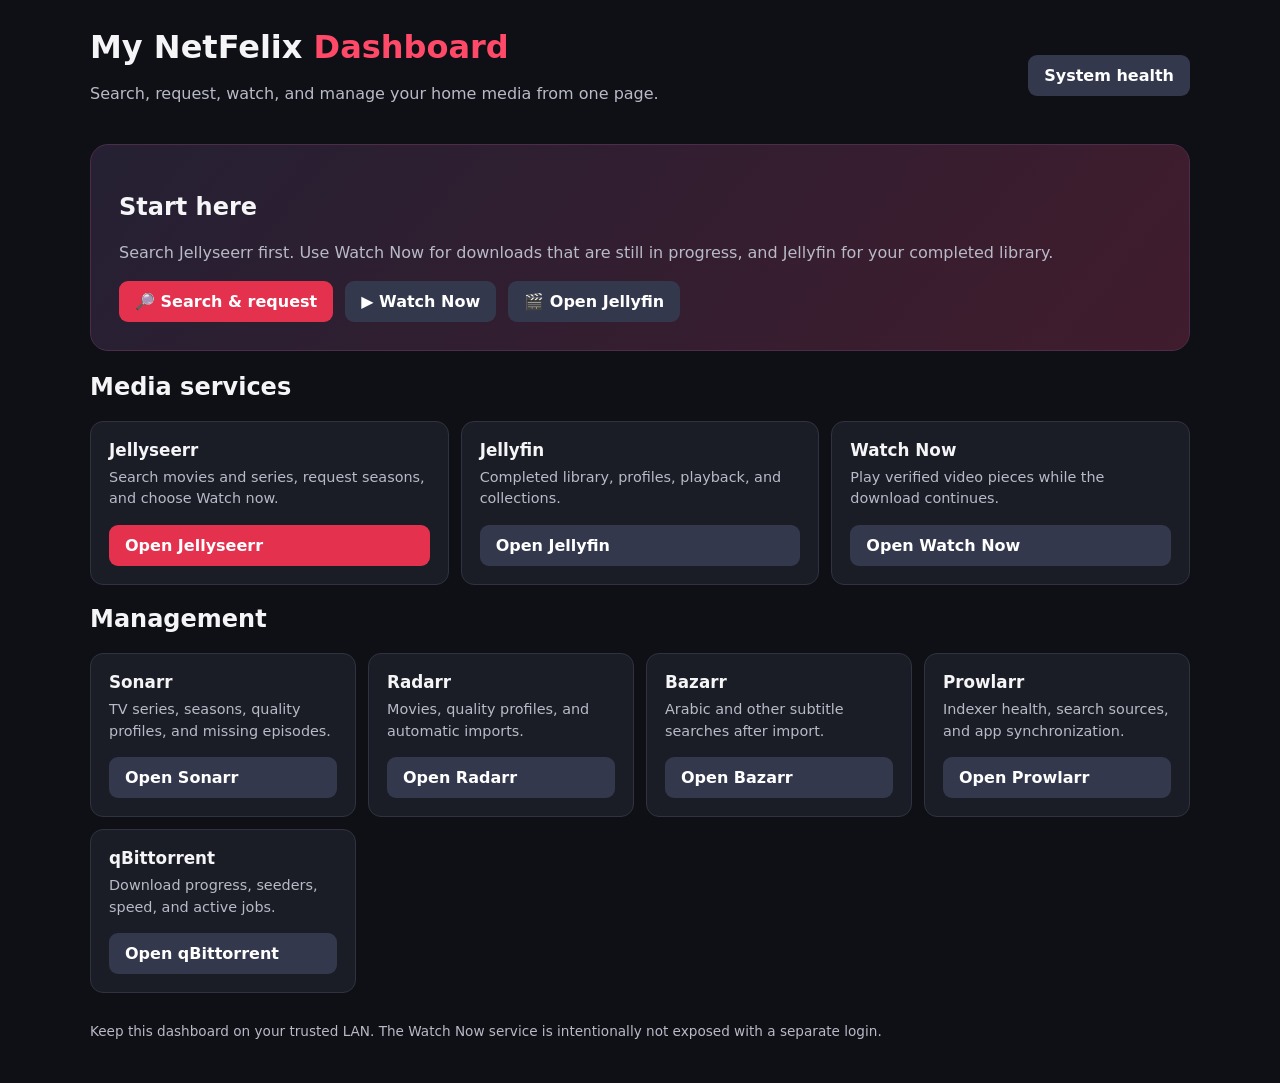
==== streaming/dashboard.html @ 9e2e7b6d "Add combined NetFelix dashboard" ====
<!doctype html>
<html lang="en">
<head><meta charset="utf-8"><meta name="viewport" content="width=device-width,initial-scale=1"><meta name="theme-color" content="#e4314e"><title>NetFelix Dashboard</title>
<style>
:root{color-scheme:dark;font-family:system-ui,-apple-system,sans-serif;background:#0f1015;color:#f5f5f7}body{max-width:1100px;margin:auto;padding:28px 20px}header{display:flex;justify-content:space-between;align-items:center;gap:20px;flex-wrap:wrap}h1{margin:0;font-size:2rem}h1 span{color:#ff4968}p{color:#b8bac7;line-height:1.5}.hero{background:linear-gradient(130deg,#252033,#401c2d);border:1px solid #4d2c49;border-radius:18px;padding:28px;margin:22px 0}.actions,.grid{display:flex;gap:12px;flex-wrap:wrap}.button{display:inline-block;background:#e4314e;color:#fff;text-decoration:none;border-radius:9px;padding:11px 16px;font-weight:600}.secondary{background:#34384c}.grid{display:grid;grid-template-columns:repeat(auto-fit,minmax(220px,1fr));margin-top:20px}.card{background:#1b1d26;border:1px solid #30323f;border-radius:13px;padding:18px;min-height:120px;display:flex;flex-direction:column}.card h2{font-size:1.05rem;margin:0 0 7px}.card p{font-size:.9rem;margin:0 0 15px}.card a{margin-top:auto}.status{font-size:.8rem;color:#86efac}.footer{margin-top:28px;font-size:.85rem}@media(max-width:600px){body{padding:18px 14px}h1{font-size:1.6rem}.hero{padding:20px}}
</style></head>
<body>
<header><div><h1>My NetFelix <span>Dashboard</span></h1><p>Search, request, watch, and manage your home media from one page.</p></div><a class="button secondary" href="/health">System health</a></header>
<section class="hero"><h2>Start here</h2><p>Search Jellyseerr first. Use Watch Now for downloads that are still in progress, and Jellyfin for your completed library.</p><div class="actions"><a class="button" href="http://192.168.1.15:5055">🔎 Search & request</a><a class="button secondary" href="/downloads">▶ Watch Now</a><a class="button secondary" href="http://192.168.1.15:8096">🎬 Open Jellyfin</a></div></section>
<h2>Media services</h2><section class="grid">
<article class="card"><h2>Jellyseerr</h2><p>Search movies and series, request seasons, and choose Watch now.</p><a class="button" href="http://192.168.1.15:5055">Open Jellyseerr</a></article>
<article class="card"><h2>Jellyfin</h2><p>Completed library, profiles, playback, and collections.</p><a class="button secondary" href="http://192.168.1.15:8096">Open Jellyfin</a></article>
<article class="card"><h2>Watch Now</h2><p>Play verified video pieces while the download continues.</p><a class="button secondary" href="/downloads">Open Watch Now</a></article>
</section>
<h2>Management</h2><section class="grid">
<article class="card"><h2>Sonarr</h2><p>TV series, seasons, quality profiles, and missing episodes.</p><a class="button secondary" href="http://192.168.1.15:8989">Open Sonarr</a></article>
<article class="card"><h2>Radarr</h2><p>Movies, quality profiles, and automatic imports.</p><a class="button secondary" href="http://192.168.1.15:7878">Open Radarr</a></article>
<article class="card"><h2>Bazarr</h2><p>Arabic and other subtitle searches after import.</p><a class="button secondary" href="http://192.168.1.15:6767">Open Bazarr</a></article>
<article class="card"><h2>Prowlarr</h2><p>Indexer health, search sources, and app synchronization.</p><a class="button secondary" href="http://192.168.1.15:9696">Open Prowlarr</a></article>
<article class="card"><h2>qBittorrent</h2><p>Download progress, seeders, speed, and active jobs.</p><a class="button secondary" href="http://192.168.1.15:8080">Open qBittorrent</a></article>
</section>
<p class="footer">Keep this dashboard on your trusted LAN. The Watch Now service is intentionally not exposed with a separate login.</p>
</body></html>
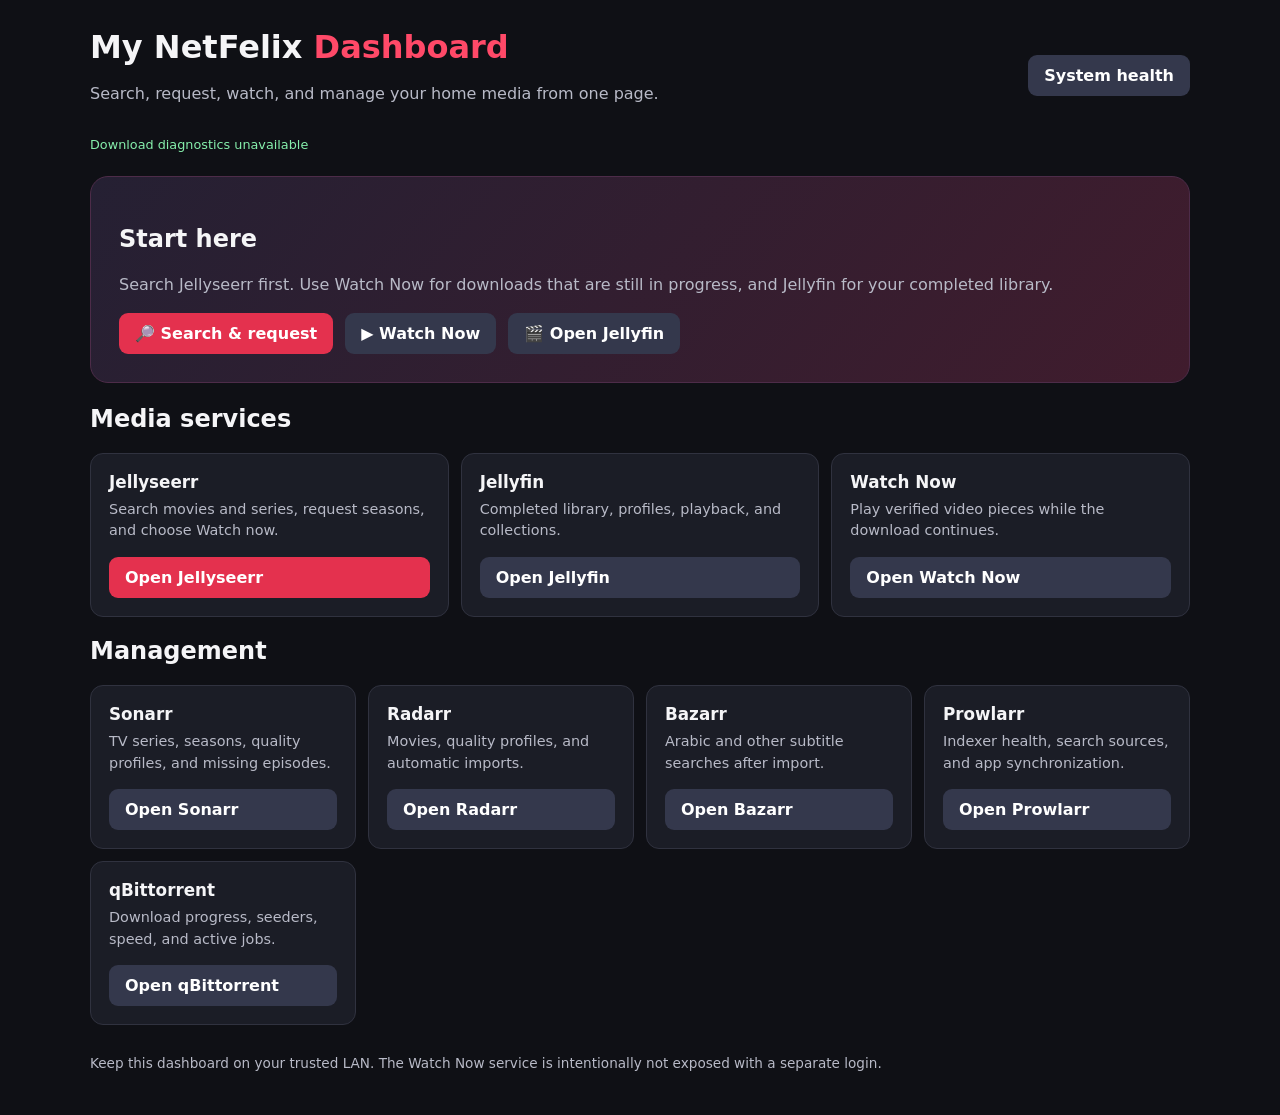
==== commit bf89bc71: "Add download diagnostics to dashboard" ====
--- a/streaming/dashboard.html
+++ b/streaming/dashboard.html
@@ -6,18 +6,20 @@
 </style></head>
 <body>
 <header><div><h1>My NetFelix <span>Dashboard</span></h1><p>Search, request, watch, and manage your home media from one page.</p></div><a class="button secondary" href="/health">System health</a></header>
-<section class="hero"><h2>Start here</h2><p>Search Jellyseerr first. Use Watch Now for downloads that are still in progress, and Jellyfin for your completed library.</p><div class="actions"><a class="button" href="http://192.168.1.15:5055">🔎 Search & request</a><a class="button secondary" href="/downloads">▶ Watch Now</a><a class="button secondary" href="http://192.168.1.15:8096">🎬 Open Jellyfin</a></div></section>
+<p id="diagnostics" class="status">Checking download status…</p>
+<section class="hero"><h2>Start here</h2><p>Search Jellyseerr first. Use Watch Now for downloads that are still in progress, and Jellyfin for your completed library.</p><div class="actions"><a class="button service-link" data-port="5055">🔎 Search & request</a><a class="button secondary" href="/downloads">▶ Watch Now</a><a class="button secondary service-link" data-port="8096">🎬 Open Jellyfin</a></div></section>
 <h2>Media services</h2><section class="grid">
-<article class="card"><h2>Jellyseerr</h2><p>Search movies and series, request seasons, and choose Watch now.</p><a class="button" href="http://192.168.1.15:5055">Open Jellyseerr</a></article>
-<article class="card"><h2>Jellyfin</h2><p>Completed library, profiles, playback, and collections.</p><a class="button secondary" href="http://192.168.1.15:8096">Open Jellyfin</a></article>
+<article class="card"><h2>Jellyseerr</h2><p>Search movies and series, request seasons, and choose Watch now.</p><a class="button service-link" data-port="5055">Open Jellyseerr</a></article>
+<article class="card"><h2>Jellyfin</h2><p>Completed library, profiles, playback, and collections.</p><a class="button secondary service-link" data-port="8096">Open Jellyfin</a></article>
 <article class="card"><h2>Watch Now</h2><p>Play verified video pieces while the download continues.</p><a class="button secondary" href="/downloads">Open Watch Now</a></article>
 </section>
 <h2>Management</h2><section class="grid">
-<article class="card"><h2>Sonarr</h2><p>TV series, seasons, quality profiles, and missing episodes.</p><a class="button secondary" href="http://192.168.1.15:8989">Open Sonarr</a></article>
-<article class="card"><h2>Radarr</h2><p>Movies, quality profiles, and automatic imports.</p><a class="button secondary" href="http://192.168.1.15:7878">Open Radarr</a></article>
-<article class="card"><h2>Bazarr</h2><p>Arabic and other subtitle searches after import.</p><a class="button secondary" href="http://192.168.1.15:6767">Open Bazarr</a></article>
-<article class="card"><h2>Prowlarr</h2><p>Indexer health, search sources, and app synchronization.</p><a class="button secondary" href="http://192.168.1.15:9696">Open Prowlarr</a></article>
-<article class="card"><h2>qBittorrent</h2><p>Download progress, seeders, speed, and active jobs.</p><a class="button secondary" href="http://192.168.1.15:8080">Open qBittorrent</a></article>
+<article class="card"><h2>Sonarr</h2><p>TV series, seasons, quality profiles, and missing episodes.</p><a class="button secondary service-link" data-port="8989">Open Sonarr</a></article>
+<article class="card"><h2>Radarr</h2><p>Movies, quality profiles, and automatic imports.</p><a class="button secondary service-link" data-port="7878">Open Radarr</a></article>
+<article class="card"><h2>Bazarr</h2><p>Arabic and other subtitle searches after import.</p><a class="button secondary service-link" data-port="6767">Open Bazarr</a></article>
+<article class="card"><h2>Prowlarr</h2><p>Indexer health, search sources, and app synchronization.</p><a class="button secondary service-link" data-port="9696">Open Prowlarr</a></article>
+<article class="card"><h2>qBittorrent</h2><p>Download progress, seeders, speed, and active jobs.</p><a class="button secondary service-link" data-port="8080">Open qBittorrent</a></article>
 </section>
+<script>for(const link of document.querySelectorAll('.service-link')){const u=new URL(location.href);u.port=link.dataset.port;u.pathname='/';u.search='';u.hash='';link.href=u.href;}fetch('/api/diagnostics').then(r=>r.json()).then(d=>{const gb=n=>(n/1073741824).toFixed(1)+' GB';document.getElementById('diagnostics').textContent=`${d.message} · ${d.active_downloads} active · ${d.stalled_downloads} stalled · ${gb(d.disk.free)} free`;}).catch(()=>{document.getElementById('diagnostics').textContent='Download diagnostics unavailable';});</script>
 <p class="footer">Keep this dashboard on your trusted LAN. The Watch Now service is intentionally not exposed with a separate login.</p>
 </body></html>
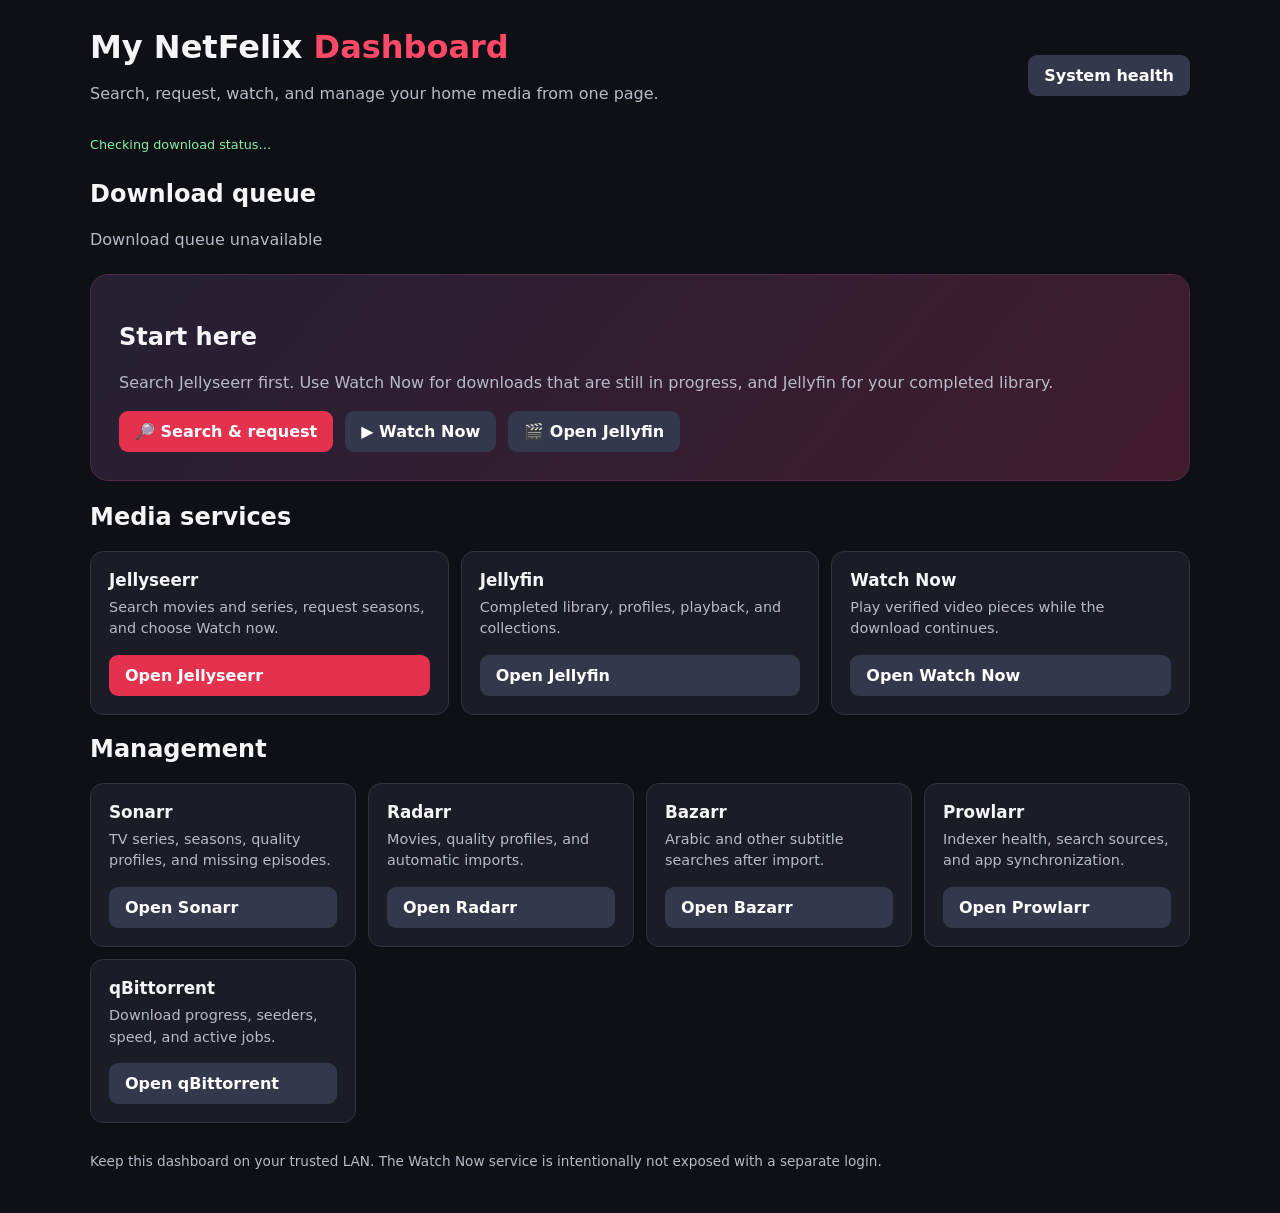
==== commit 50955063: "Show live download queue on dashboard" ====
--- a/streaming/dashboard.html
+++ b/streaming/dashboard.html
@@ -3,10 +3,12 @@
 <head><meta charset="utf-8"><meta name="viewport" content="width=device-width,initial-scale=1"><meta name="theme-color" content="#e4314e"><title>NetFelix Dashboard</title>
 <style>
 :root{color-scheme:dark;font-family:system-ui,-apple-system,sans-serif;background:#0f1015;color:#f5f5f7}body{max-width:1100px;margin:auto;padding:28px 20px}header{display:flex;justify-content:space-between;align-items:center;gap:20px;flex-wrap:wrap}h1{margin:0;font-size:2rem}h1 span{color:#ff4968}p{color:#b8bac7;line-height:1.5}.hero{background:linear-gradient(130deg,#252033,#401c2d);border:1px solid #4d2c49;border-radius:18px;padding:28px;margin:22px 0}.actions,.grid{display:flex;gap:12px;flex-wrap:wrap}.button{display:inline-block;background:#e4314e;color:#fff;text-decoration:none;border-radius:9px;padding:11px 16px;font-weight:600}.secondary{background:#34384c}.grid{display:grid;grid-template-columns:repeat(auto-fit,minmax(220px,1fr));margin-top:20px}.card{background:#1b1d26;border:1px solid #30323f;border-radius:13px;padding:18px;min-height:120px;display:flex;flex-direction:column}.card h2{font-size:1.05rem;margin:0 0 7px}.card p{font-size:.9rem;margin:0 0 15px}.card a{margin-top:auto}.status{font-size:.8rem;color:#86efac}.footer{margin-top:28px;font-size:.85rem}@media(max-width:600px){body{padding:18px 14px}h1{font-size:1.6rem}.hero{padding:20px}}
+.queue{margin-top:26px}.queue-row{background:#1b1d26;border:1px solid #30323f;border-radius:10px;padding:12px 14px;margin:8px 0}.queue-row strong{display:block;white-space:nowrap;overflow:hidden;text-overflow:ellipsis}.queue-meta{color:#b8bac7;font-size:.82rem;margin-top:5px}
 </style></head>
 <body>
 <header><div><h1>My NetFelix <span>Dashboard</span></h1><p>Search, request, watch, and manage your home media from one page.</p></div><a class="button secondary" href="/health">System health</a></header>
 <p id="diagnostics" class="status">Checking download status…</p>
+<section class="queue"><h2>Download queue</h2><div id="queue-list"><p>Loading active downloads…</p></div></section>
 <section class="hero"><h2>Start here</h2><p>Search Jellyseerr first. Use Watch Now for downloads that are still in progress, and Jellyfin for your completed library.</p><div class="actions"><a class="button service-link" data-port="5055">🔎 Search & request</a><a class="button secondary" href="/downloads">▶ Watch Now</a><a class="button secondary service-link" data-port="8096">🎬 Open Jellyfin</a></div></section>
 <h2>Media services</h2><section class="grid">
 <article class="card"><h2>Jellyseerr</h2><p>Search movies and series, request seasons, and choose Watch now.</p><a class="button service-link" data-port="5055">Open Jellyseerr</a></article>
@@ -20,6 +22,6 @@
 <article class="card"><h2>Prowlarr</h2><p>Indexer health, search sources, and app synchronization.</p><a class="button secondary service-link" data-port="9696">Open Prowlarr</a></article>
 <article class="card"><h2>qBittorrent</h2><p>Download progress, seeders, speed, and active jobs.</p><a class="button secondary service-link" data-port="8080">Open qBittorrent</a></article>
 </section>
-<script>for(const link of document.querySelectorAll('.service-link')){const u=new URL(location.href);u.port=link.dataset.port;u.pathname='/';u.search='';u.hash='';link.href=u.href;}fetch('/api/diagnostics').then(r=>r.json()).then(d=>{const gb=n=>(n/1073741824).toFixed(1)+' GB';document.getElementById('diagnostics').textContent=`${d.message} · ${d.active_downloads} active · ${d.stalled_downloads} stalled · ${gb(d.disk.free)} free`;}).catch(()=>{document.getElementById('diagnostics').textContent='Download diagnostics unavailable';});</script>
+<script>for(const link of document.querySelectorAll('.service-link')){const u=new URL(location.href);u.port=link.dataset.port;u.pathname='/';u.search='';u.hash='';link.href=u.href;}const esc=s=>String(s).replace(/[&<>\"]/g,c=>({'&':'&amp;','<':'&lt;','>':'&gt;','\"':'&quot;'}[c]));const fmtSpeed=n=>n>1048576?(n/1048576).toFixed(1)+' MB/s':n>1024?(n/1024).toFixed(0)+' KB/s':n+' B/s';function loadQueue(){fetch('/api/diagnostics').then(r=>r.json()).then(d=>{const gb=n=>(n/1073741824).toFixed(1)+' GB';document.getElementById('diagnostics').textContent=`${d.message} · ${d.active_downloads} active · ${d.stalled_downloads} stalled · ${gb(d.disk.free)} free`;});fetch('/api/downloads').then(r=>r.json()).then(items=>{const active=items.filter(t=>t.progress<1).sort((a,b)=>b.progress-a.progress).slice(0,8);document.getElementById('queue-list').innerHTML=active.length?active.map(t=>`<div class="queue-row"><strong title="${esc(t.name)}">${esc(t.name)}</strong><div class="queue-meta">${(t.progress*100).toFixed(1)}% · ${fmtSpeed(t.dlspeed||0)} · ${t.num_seeds||0} seeders · ${t.state}</div></div>`).join(''):'<p>No active downloads. Completed items remain available in Jellyfin.</p>';}).catch(()=>{document.getElementById('queue-list').innerHTML='<p>Download queue unavailable</p>';});}loadQueue();setInterval(loadQueue,15000);</script>
 <p class="footer">Keep this dashboard on your trusted LAN. The Watch Now service is intentionally not exposed with a separate login.</p>
 </body></html>
